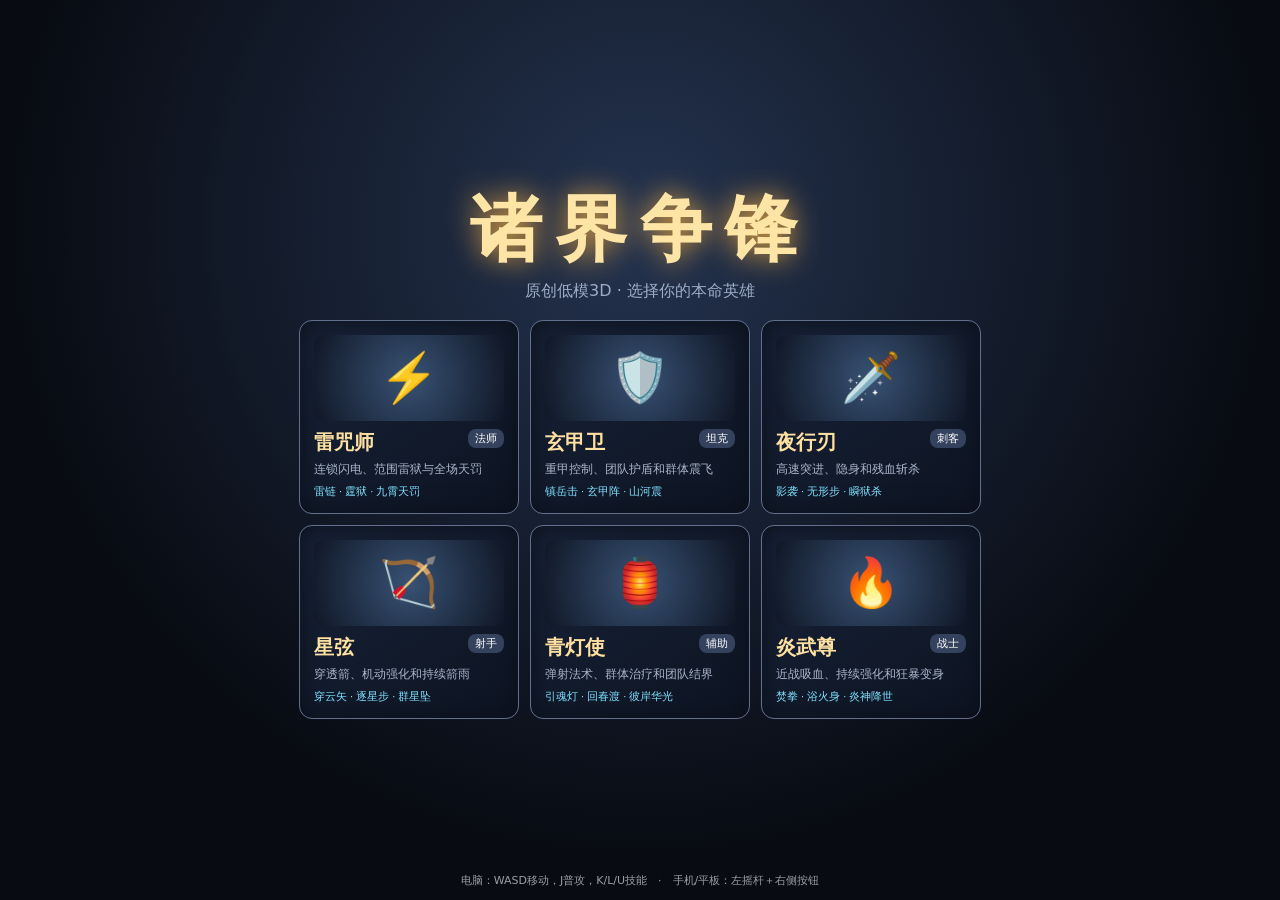
==== index.html @ d714f7ac "Migrate Arena 3D MOBA demo" ====
<!doctype html>
<html lang="zh-CN">
<head>
<meta charset="utf-8">
<meta name="viewport" content="width=device-width,initial-scale=1,maximum-scale=1,user-scalable=no,viewport-fit=cover">
<title>诸界争锋 3D · 原创3V3 MOBA</title>
<style>
:root{--blue:#49d8ff;--red:#ff5778;--gold:#ffd477}*{box-sizing:border-box}html,body{margin:0;width:100%;height:100%;overflow:hidden;background:#03070d;color:#f4f7ff;font-family:system-ui,"Microsoft YaHei",sans-serif;touch-action:none;user-select:none}canvas{display:block;width:100%;height:100%}#loading,#select,#end,#rotate{position:fixed;inset:0;z-index:50;display:flex;flex-direction:column;align-items:center;justify-content:center;background:radial-gradient(circle at 50% 25%,#24334f,#080b12 68%);padding:20px}#loading h1,#select h1{font-size:clamp(34px,7vw,72px);letter-spacing:.18em;margin:0;color:#ffe5a5;text-shadow:0 0 28px #d89d42}.bar{width:min(420px,75vw);height:9px;background:#0b101a;border:1px solid #5c6780;border-radius:8px;margin-top:22px;overflow:hidden}.bar i{display:block;width:0;height:100%;background:linear-gradient(90deg,#40c9ff,#ffce77);transition:width .2s}#loadText{color:#9eadc5;margin-top:10px}.hidden{display:none!important}.subtitle{color:#9eacc5;margin:3px 0 18px}.cards{display:grid;grid-template-columns:repeat(3,minmax(160px,220px));gap:11px;max-height:70vh;overflow:auto}.card{position:relative;text-align:left;padding:14px;border:1px solid #63708d;border-radius:13px;color:#fff;background:linear-gradient(145deg,#182338,#0d1422);box-shadow:inset 0 0 25px #0a0f19}.card:active,.card:hover{border-color:var(--gold);transform:translateY(-2px)}.portrait{height:86px;border-radius:9px;margin-bottom:8px;display:flex;align-items:center;justify-content:center;font-size:48px;background:radial-gradient(circle,#385274,#101726)}.card strong{font-size:20px;color:#ffe0a0}.card small{float:right;padding:2px 7px;border-radius:8px;background:#34425e}.card p{font-size:12px;color:#aab6ca;margin:5px 0}.card em{font-size:11px;color:#7ee2ff;font-style:normal}#hud{position:fixed;inset:0;z-index:10;pointer-events:none}.score{position:absolute;top:max(8px,env(safe-area-inset-top));left:50%;transform:translateX(-50%);display:flex;gap:17px;align-items:center;padding:7px 16px;border:1px solid #7a89a566;background:#07101ddd;border-radius:12px;font-weight:900}.blue{color:var(--blue)}.red{color:var(--red)}#status{position:absolute;left:max(9px,env(safe-area-inset-left));top:max(52px,calc(env(safe-area-inset-top) + 48px));width:min(280px,35vw);background:#07101ddd;border:1px solid #52627e;border-radius:11px;padding:8px}.hero-name{font-weight:900;color:#ffe5a7}.health,.mana,.xp{height:8px;background:#250e18;border-radius:7px;overflow:hidden;margin-top:4px}.mana{height:5px;background:#111b35}.xp{height:3px;background:#2d2713}.health i,.mana i,.xp i{display:block;height:100%;transition:width .15s}.health i{background:linear-gradient(90deg,#18b967,#b3ef72)}.mana i{background:#489cff}.xp i{background:#ffd25d}#feed{position:absolute;right:10px;top:58px;text-align:right;width:min(330px,38vw);font-size:12px;text-shadow:0 1px 4px #000}.feed{margin:3px 0}.minimap{position:absolute;right:max(12px,env(safe-area-inset-right));top:105px;width:150px;height:76px;border:1px solid #62728d;border-radius:8px;background:#07101dcc}.joy{position:absolute;left:max(25px,env(safe-area-inset-left));bottom:max(26px,env(safe-area-inset-bottom));width:132px;height:132px;border-radius:50%;border:2px solid #b2dcff3b;background:#16335355;pointer-events:auto}.knob{position:absolute;left:44px;top:44px;width:42px;height:42px;border-radius:50%;background:#c1e5ff99;box-shadow:0 0 18px #38c6ff}.skills{position:absolute;right:max(20px,env(safe-area-inset-right));bottom:max(20px,env(safe-area-inset-bottom));display:grid;grid-template-columns:repeat(3,66px);grid-template-rows:repeat(2,66px);gap:8px;pointer-events:auto}.skill{position:relative;display:flex;align-items:center;justify-content:center;border-radius:50%;border:2px solid #8191b4;background:radial-gradient(circle at 35% 25%,#536989,#142039 72%);font-weight:900;font-size:19px;color:white;text-shadow:0 2px 3px #000;box-shadow:0 3px 12px #0009}.skill b{position:absolute;bottom:2px;font-size:9px;max-width:58px;white-space:nowrap;overflow:hidden}.skill .cd{position:absolute;inset:0;border-radius:50%;background:#03070dcc;display:none;align-items:center;justify-content:center;font-size:20px}.skill.ult{border-color:#ffd25f;background:radial-gradient(circle,#956128,#371728)}.skill.attack{grid-row:1/3;grid-column:3;width:82px;height:82px;align-self:center;border-color:#ff8aa3;background:radial-gradient(circle,#c0526b,#371421)}#tip{position:absolute;left:50%;bottom:12px;transform:translateX(-50%);color:#ffffff99;font-size:11px}.damage{position:fixed;z-index:12;font-weight:900;pointer-events:none;text-shadow:0 2px 3px #000;animation:float .75s forwards}@keyframes float{to{transform:translateY(-45px);opacity:0}}#end h2{font-size:clamp(45px,9vw,95px);margin:0}#end p{color:#b7c2d6}#end button{padding:13px 38px;border:1px solid var(--gold);border-radius:9px;background:#25314a;color:#fff;font-size:20px}#rotate{display:none;font-size:23px;text-align:center}#error{position:fixed;left:10px;right:10px;bottom:10px;z-index:100;padding:12px;background:#4a0810;color:white;border:1px solid #ff7890;display:none;white-space:pre-wrap}@media(max-height:650px){.cards{grid-template-columns:repeat(6,minmax(118px,1fr));max-width:1000px}.portrait{height:60px;font-size:34px}.card{padding:8px}.card p{display:none}.minimap{display:none}}@media(orientation:portrait) and (max-width:850px){#rotate{display:flex}.cards{grid-template-columns:repeat(2,minmax(130px,1fr))}}@media(max-width:720px){.skills{transform:scale(.86);transform-origin:right bottom}.joy{transform:scale(.86);transform-origin:left bottom}}
/* Mobile MOBA presentation pass */
#feed{left:max(14px,env(safe-area-inset-left));right:auto;top:auto;bottom:175px;text-align:left}.minimap{left:max(10px,env(safe-area-inset-left));right:auto;top:max(9px,env(safe-area-inset-top));width:190px;height:150px;border:2px solid #8ca0ba;border-radius:12px;background:#07101de8;box-shadow:0 4px 16px #000b}#status{left:210px;top:max(55px,calc(env(safe-area-inset-top) + 48px));width:min(250px,30vw)}.team-strip{position:absolute;left:210px;top:max(10px,env(safe-area-inset-top));display:flex;gap:5px}.team-face{width:36px;height:36px;border-radius:50%;display:flex;align-items:center;justify-content:center;background:#13243b;border:2px solid var(--blue);font-size:18px;box-shadow:0 2px 7px #000}.team-face.enemy{border-color:var(--red)}.perf{position:absolute;right:max(12px,env(safe-area-inset-right));top:max(8px,env(safe-area-inset-top));font-size:11px;color:#dbe7e8;text-shadow:0 1px 3px #000}.joy{left:max(38px,env(safe-area-inset-left));bottom:max(34px,env(safe-area-inset-bottom));width:142px;height:142px;background:radial-gradient(circle,#24517a66,#10243833);box-shadow:inset 0 0 24px #5bcfff2d}.knob{left:47px;top:47px;width:44px;height:44px}.skills{right:max(24px,env(safe-area-inset-right));bottom:max(22px,env(safe-area-inset-bottom));grid-template-columns:repeat(3,72px);grid-template-rows:repeat(2,72px);gap:9px}.skill{border:3px solid #7cbde4;background:radial-gradient(circle at 36% 27%,#277bd2,#081d48 70%);font-size:21px;box-shadow:0 3px 13px #000b,inset 0 0 13px #5acbff66}.skill:nth-child(2){background:radial-gradient(circle at 36% 27%,#24b887,#0a493c 72%);border-color:#6df7cc}.skill.ult{border-color:#d987ff;background:radial-gradient(circle,#7a2ec4,#230944);box-shadow:0 0 16px #b848ff88}.skill.attack{width:91px;height:91px;border-color:#ff93a8;background:radial-gradient(circle,#de5772,#4a0e23);box-shadow:0 0 18px #ff526988}.utility{position:absolute;right:245px;bottom:max(22px,env(safe-area-inset-bottom));display:flex;gap:8px;align-items:flex-end;pointer-events:auto}.util{position:relative;width:54px;height:54px;padding:0;border-radius:50%;border:2px solid #7bcfff;color:#fff;background:radial-gradient(circle,#256ead,#0a2348);font:inherit;font-size:20px;box-shadow:0 3px 11px #000;touch-action:none}.util:nth-child(2){border-color:#75ef96;background:radial-gradient(circle,#28a95e,#0c4228)}.util:nth-child(3){border-color:#ffd867;background:radial-gradient(circle,#b77d1f,#4d2707)}.util b{display:block;font-size:8px}.util .cd{position:absolute;inset:0;display:none;align-items:center;justify-content:center;border-radius:50%;background:#02060dcc;font-size:16px}@media(max-height:650px){.minimap{display:block;width:154px;height:116px}.team-strip{left:171px}.skills{transform:scale(.88);transform-origin:right bottom}.utility{right:226px;transform:scale(.88);transform-origin:right bottom}.joy{transform:scale(.86);transform-origin:left bottom}#status{left:172px;top:54px;width:220px}}
</style>
</head>
<body>
<div id="loading"><h1>诸界争锋</h1><div class="bar"><i id="progress"></i></div><div id="loadText">正在唤醒六位英雄…</div></div>
<section id="select" class="hidden"><h1>诸界争锋</h1><div class="subtitle">原创低模3D · 选择你的本命英雄</div><div class="cards" id="cards"></div><div id="tip">电脑：WASD移动，J普攻，K/L/U技能　·　手机/平板：左摇杆＋右侧按钮</div></section>
<div id="hud" class="hidden"><div class="score"><span class="blue">苍穹 <b id="bk">0</b></span><span id="time">00:00</span><span class="red"><b id="rk">0</b> 赤渊</span></div><div class="perf">FPS <b id="fps">60</b>　延迟 <span class="blue">本地</span>　⚙</div><div id="status"><div><span class="hero-name" id="heroName"></span><small id="level"></small></div><div class="health"><i id="hp"></i></div><div class="mana"><i id="mp"></i></div><div class="xp"><i id="xp"></i></div></div><div id="feed"></div><canvas class="minimap" id="map"></canvas><div class="team-strip" id="teamStrip"></div><div class="joy" id="joy"><div class="knob" id="knob"></div></div><div class="utility"><button class="util" data-u="recall">🌀<b>回城</b><i class="cd"></i></button><button class="util" data-u="heal">✚<b>恢复</b><i class="cd"></i></button><button class="util" data-u="flash">➤<b>闪现</b><i class="cd"></i></button></div><div class="skills"><div class="skill" data-s="0">一<b id="sk0"></b><i class="cd"></i></div><div class="skill" data-s="1">二<b id="sk1"></b><i class="cd"></i></div><div class="skill ult" data-s="2">大<b id="sk2"></b><i class="cd"></i></div><div class="skill attack" data-s="a">⚔<b>普攻</b><i class="cd"></i></div></div></div>
<section id="end" class="hidden"><h2 id="result"></h2><p id="stats"></p><button onclick="location.reload()">再战一局</button></section>
<div id="rotate">请将设备横过来<br>进入诸界战场</div><div id="error"></div>
<script type="module" src="./game.js"></script>
</body></html>
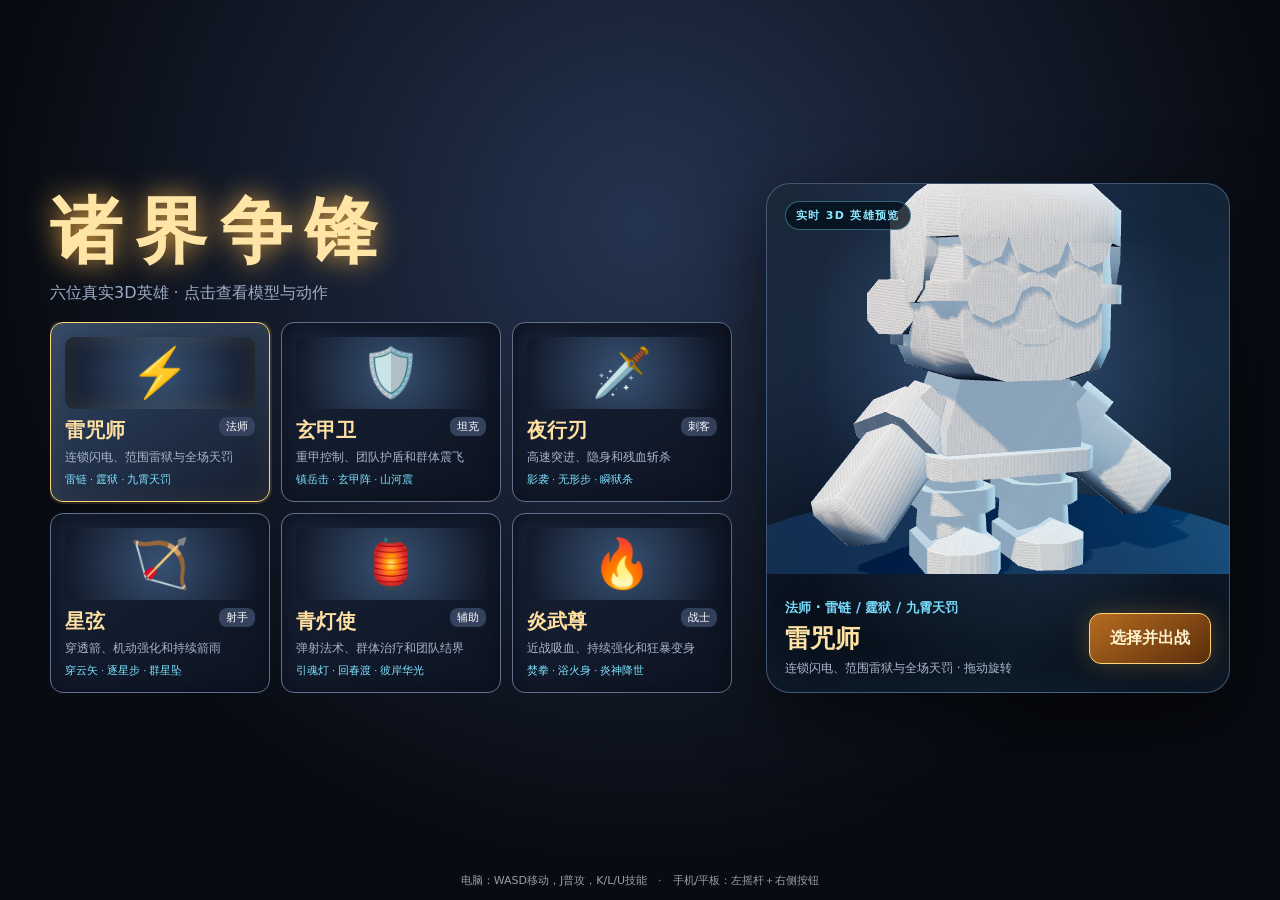
==== commit 96a29f56: "Fix hero rendering and add 3D selection preview" ====
--- a/index.html
+++ b/index.html
@@ -8,11 +8,15 @@
 :root{--blue:#49d8ff;--red:#ff5778;--gold:#ffd477}*{box-sizing:border-box}html,body{margin:0;width:100%;height:100%;overflow:hidden;background:#03070d;color:#f4f7ff;font-family:system-ui,"Microsoft YaHei",sans-serif;touch-action:none;user-select:none}canvas{display:block;width:100%;height:100%}#loading,#select,#end,#rotate{position:fixed;inset:0;z-index:50;display:flex;flex-direction:column;align-items:center;justify-content:center;background:radial-gradient(circle at 50% 25%,#24334f,#080b12 68%);padding:20px}#loading h1,#select h1{font-size:clamp(34px,7vw,72px);letter-spacing:.18em;margin:0;color:#ffe5a5;text-shadow:0 0 28px #d89d42}.bar{width:min(420px,75vw);height:9px;background:#0b101a;border:1px solid #5c6780;border-radius:8px;margin-top:22px;overflow:hidden}.bar i{display:block;width:0;height:100%;background:linear-gradient(90deg,#40c9ff,#ffce77);transition:width .2s}#loadText{color:#9eadc5;margin-top:10px}.hidden{display:none!important}.subtitle{color:#9eacc5;margin:3px 0 18px}.cards{display:grid;grid-template-columns:repeat(3,minmax(160px,220px));gap:11px;max-height:70vh;overflow:auto}.card{position:relative;text-align:left;padding:14px;border:1px solid #63708d;border-radius:13px;color:#fff;background:linear-gradient(145deg,#182338,#0d1422);box-shadow:inset 0 0 25px #0a0f19}.card:active,.card:hover{border-color:var(--gold);transform:translateY(-2px)}.portrait{height:86px;border-radius:9px;margin-bottom:8px;display:flex;align-items:center;justify-content:center;font-size:48px;background:radial-gradient(circle,#385274,#101726)}.card strong{font-size:20px;color:#ffe0a0}.card small{float:right;padding:2px 7px;border-radius:8px;background:#34425e}.card p{font-size:12px;color:#aab6ca;margin:5px 0}.card em{font-size:11px;color:#7ee2ff;font-style:normal}#hud{position:fixed;inset:0;z-index:10;pointer-events:none}.score{position:absolute;top:max(8px,env(safe-area-inset-top));left:50%;transform:translateX(-50%);display:flex;gap:17px;align-items:center;padding:7px 16px;border:1px solid #7a89a566;background:#07101ddd;border-radius:12px;font-weight:900}.blue{color:var(--blue)}.red{color:var(--red)}#status{position:absolute;left:max(9px,env(safe-area-inset-left));top:max(52px,calc(env(safe-area-inset-top) + 48px));width:min(280px,35vw);background:#07101ddd;border:1px solid #52627e;border-radius:11px;padding:8px}.hero-name{font-weight:900;color:#ffe5a7}.health,.mana,.xp{height:8px;background:#250e18;border-radius:7px;overflow:hidden;margin-top:4px}.mana{height:5px;background:#111b35}.xp{height:3px;background:#2d2713}.health i,.mana i,.xp i{display:block;height:100%;transition:width .15s}.health i{background:linear-gradient(90deg,#18b967,#b3ef72)}.mana i{background:#489cff}.xp i{background:#ffd25d}#feed{position:absolute;right:10px;top:58px;text-align:right;width:min(330px,38vw);font-size:12px;text-shadow:0 1px 4px #000}.feed{margin:3px 0}.minimap{position:absolute;right:max(12px,env(safe-area-inset-right));top:105px;width:150px;height:76px;border:1px solid #62728d;border-radius:8px;background:#07101dcc}.joy{position:absolute;left:max(25px,env(safe-area-inset-left));bottom:max(26px,env(safe-area-inset-bottom));width:132px;height:132px;border-radius:50%;border:2px solid #b2dcff3b;background:#16335355;pointer-events:auto}.knob{position:absolute;left:44px;top:44px;width:42px;height:42px;border-radius:50%;background:#c1e5ff99;box-shadow:0 0 18px #38c6ff}.skills{position:absolute;right:max(20px,env(safe-area-inset-right));bottom:max(20px,env(safe-area-inset-bottom));display:grid;grid-template-columns:repeat(3,66px);grid-template-rows:repeat(2,66px);gap:8px;pointer-events:auto}.skill{position:relative;display:flex;align-items:center;justify-content:center;border-radius:50%;border:2px solid #8191b4;background:radial-gradient(circle at 35% 25%,#536989,#142039 72%);font-weight:900;font-size:19px;color:white;text-shadow:0 2px 3px #000;box-shadow:0 3px 12px #0009}.skill b{position:absolute;bottom:2px;font-size:9px;max-width:58px;white-space:nowrap;overflow:hidden}.skill .cd{position:absolute;inset:0;border-radius:50%;background:#03070dcc;display:none;align-items:center;justify-content:center;font-size:20px}.skill.ult{border-color:#ffd25f;background:radial-gradient(circle,#956128,#371728)}.skill.attack{grid-row:1/3;grid-column:3;width:82px;height:82px;align-self:center;border-color:#ff8aa3;background:radial-gradient(circle,#c0526b,#371421)}#tip{position:absolute;left:50%;bottom:12px;transform:translateX(-50%);color:#ffffff99;font-size:11px}.damage{position:fixed;z-index:12;font-weight:900;pointer-events:none;text-shadow:0 2px 3px #000;animation:float .75s forwards}@keyframes float{to{transform:translateY(-45px);opacity:0}}#end h2{font-size:clamp(45px,9vw,95px);margin:0}#end p{color:#b7c2d6}#end button{padding:13px 38px;border:1px solid var(--gold);border-radius:9px;background:#25314a;color:#fff;font-size:20px}#rotate{display:none;font-size:23px;text-align:center}#error{position:fixed;left:10px;right:10px;bottom:10px;z-index:100;padding:12px;background:#4a0810;color:white;border:1px solid #ff7890;display:none;white-space:pre-wrap}@media(max-height:650px){.cards{grid-template-columns:repeat(6,minmax(118px,1fr));max-width:1000px}.portrait{height:60px;font-size:34px}.card{padding:8px}.card p{display:none}.minimap{display:none}}@media(orientation:portrait) and (max-width:850px){#rotate{display:flex}.cards{grid-template-columns:repeat(2,minmax(130px,1fr))}}@media(max-width:720px){.skills{transform:scale(.86);transform-origin:right bottom}.joy{transform:scale(.86);transform-origin:left bottom}}
 /* Mobile MOBA presentation pass */
 #feed{left:max(14px,env(safe-area-inset-left));right:auto;top:auto;bottom:175px;text-align:left}.minimap{left:max(10px,env(safe-area-inset-left));right:auto;top:max(9px,env(safe-area-inset-top));width:190px;height:150px;border:2px solid #8ca0ba;border-radius:12px;background:#07101de8;box-shadow:0 4px 16px #000b}#status{left:210px;top:max(55px,calc(env(safe-area-inset-top) + 48px));width:min(250px,30vw)}.team-strip{position:absolute;left:210px;top:max(10px,env(safe-area-inset-top));display:flex;gap:5px}.team-face{width:36px;height:36px;border-radius:50%;display:flex;align-items:center;justify-content:center;background:#13243b;border:2px solid var(--blue);font-size:18px;box-shadow:0 2px 7px #000}.team-face.enemy{border-color:var(--red)}.perf{position:absolute;right:max(12px,env(safe-area-inset-right));top:max(8px,env(safe-area-inset-top));font-size:11px;color:#dbe7e8;text-shadow:0 1px 3px #000}.joy{left:max(38px,env(safe-area-inset-left));bottom:max(34px,env(safe-area-inset-bottom));width:142px;height:142px;background:radial-gradient(circle,#24517a66,#10243833);box-shadow:inset 0 0 24px #5bcfff2d}.knob{left:47px;top:47px;width:44px;height:44px}.skills{right:max(24px,env(safe-area-inset-right));bottom:max(22px,env(safe-area-inset-bottom));grid-template-columns:repeat(3,72px);grid-template-rows:repeat(2,72px);gap:9px}.skill{border:3px solid #7cbde4;background:radial-gradient(circle at 36% 27%,#277bd2,#081d48 70%);font-size:21px;box-shadow:0 3px 13px #000b,inset 0 0 13px #5acbff66}.skill:nth-child(2){background:radial-gradient(circle at 36% 27%,#24b887,#0a493c 72%);border-color:#6df7cc}.skill.ult{border-color:#d987ff;background:radial-gradient(circle,#7a2ec4,#230944);box-shadow:0 0 16px #b848ff88}.skill.attack{width:91px;height:91px;border-color:#ff93a8;background:radial-gradient(circle,#de5772,#4a0e23);box-shadow:0 0 18px #ff526988}.utility{position:absolute;right:245px;bottom:max(22px,env(safe-area-inset-bottom));display:flex;gap:8px;align-items:flex-end;pointer-events:auto}.util{position:relative;width:54px;height:54px;padding:0;border-radius:50%;border:2px solid #7bcfff;color:#fff;background:radial-gradient(circle,#256ead,#0a2348);font:inherit;font-size:20px;box-shadow:0 3px 11px #000;touch-action:none}.util:nth-child(2){border-color:#75ef96;background:radial-gradient(circle,#28a95e,#0c4228)}.util:nth-child(3){border-color:#ffd867;background:radial-gradient(circle,#b77d1f,#4d2707)}.util b{display:block;font-size:8px}.util .cd{position:absolute;inset:0;display:none;align-items:center;justify-content:center;border-radius:50%;background:#02060dcc;font-size:16px}@media(max-height:650px){.minimap{display:block;width:154px;height:116px}.team-strip{left:171px}.skills{transform:scale(.88);transform-origin:right bottom}.utility{right:226px;transform:scale(.88);transform-origin:right bottom}.joy{transform:scale(.86);transform-origin:left bottom}#status{left:172px;top:54px;width:220px}}
+/* Real-time hero selection stage */
+#select{padding:18px 24px 42px}.select-shell{width:min(1180px,96vw);display:grid;grid-template-columns:minmax(520px,1.2fr) minmax(330px,.8fr);gap:20px;align-items:stretch}.picker-copy{display:flex;flex-direction:column;justify-content:center;min-width:0}.picker-copy h1{align-self:flex-start}.picker-copy .subtitle{text-align:left}.hero-preview-panel{position:relative;min-height:510px;overflow:hidden;border:1px solid #7293bd88;border-radius:24px;background:radial-gradient(circle at 50% 32%,#37557d 0,#15243a 45%,#080e18 78%);box-shadow:inset 0 0 70px #62b6ff18,0 24px 70px #0009}.hero-preview-panel:before{content:"";position:absolute;inset:0;background:linear-gradient(125deg,#ffffff0c,transparent 35%,#58d8ff0b 70%,transparent);pointer-events:none;z-index:2}.hero-preview-label{position:absolute;top:17px;left:18px;z-index:3;padding:6px 10px;border:1px solid #74dcff66;border-radius:999px;background:#07111dcc;color:#8ce8ff;font-size:11px;font-weight:800;letter-spacing:.12em}.hero-preview{position:absolute;inset:0 0 118px}.hero-preview canvas{width:100%!important;height:100%!important;cursor:grab}.hero-preview canvas:active{cursor:grabbing}.preview-meta{position:absolute;z-index:3;left:18px;right:18px;bottom:15px;display:grid;grid-template-columns:1fr auto;gap:5px 14px;align-items:center}.preview-meta small{grid-column:1;color:#79ddff;font-weight:800}.preview-meta strong{grid-column:1;color:#ffe3a4;font-size:25px}.preview-meta p{grid-column:1;margin:0;color:#aebbd0;font-size:12px}.enter-battle{grid-column:2;grid-row:1/4;align-self:center;padding:14px 20px;border:1px solid #ffd477;border-radius:12px;background:linear-gradient(145deg,#b66c20,#5b2d0c);color:#fff3cf;font-weight:900;font-size:16px;box-shadow:0 0 24px #ffb84b40;cursor:pointer}.enter-battle:hover{filter:brightness(1.15);transform:translateY(-1px)}.card{cursor:pointer;transition:.16s ease}.card.selected{border-color:#ffd477;background:linear-gradient(145deg,#304665,#151e30);box-shadow:inset 0 0 28px #ffc45a16,0 0 0 2px #ffd47722}.card.selected .portrait{box-shadow:inset 0 0 22px #ffe39e24}.portrait{height:72px}.card:focus-visible,.enter-battle:focus-visible{outline:2px solid #75dcff;outline-offset:2px}
+@media(max-width:940px){.select-shell{grid-template-columns:minmax(410px,1fr) minmax(280px,.72fr)}.hero-preview-panel{min-height:440px}.cards{grid-template-columns:repeat(2,minmax(145px,1fr))}.portrait{height:54px;font-size:34px}.card{padding:9px}.card p{display:none}}
+@media(max-height:650px){#select{padding:8px 14px 30px}.select-shell{grid-template-columns:minmax(520px,1fr) 270px;gap:10px}.picker-copy h1{font-size:32px}.picker-copy .subtitle{margin-bottom:8px}.cards{grid-template-columns:repeat(3,minmax(135px,1fr));gap:6px;max-height:none}.card{padding:7px}.portrait{height:38px;font-size:27px;margin-bottom:4px}.card strong{font-size:15px}.card em{display:none}.hero-preview-panel{min-height:330px}.hero-preview{inset:0 0 88px}.preview-meta{left:12px;right:12px;bottom:10px}.preview-meta strong{font-size:19px}.preview-meta p{display:none}.enter-battle{padding:11px 13px;font-size:13px}}
 </style>
 </head>
 <body>
 <div id="loading"><h1>诸界争锋</h1><div class="bar"><i id="progress"></i></div><div id="loadText">正在唤醒六位英雄…</div></div>
-<section id="select" class="hidden"><h1>诸界争锋</h1><div class="subtitle">原创低模3D · 选择你的本命英雄</div><div class="cards" id="cards"></div><div id="tip">电脑：WASD移动，J普攻，K/L/U技能　·　手机/平板：左摇杆＋右侧按钮</div></section>
+<section id="select" class="hidden"><div class="select-shell"><div class="picker-copy"><h1>诸界争锋</h1><div class="subtitle">六位真实3D英雄 · 点击查看模型与动作</div><div class="cards" id="cards"></div></div><aside class="hero-preview-panel"><div class="hero-preview-label">实时 3D 英雄预览</div><div id="heroPreview" class="hero-preview" aria-label="当前英雄三维模型"></div><div class="preview-meta"><small id="previewRole">法师</small><strong id="previewName">雷咒师</strong><p id="previewDesc">拖动旋转 · 自动播放待机动作</p><button id="enterBattle" class="enter-battle">选择并出战</button></div></aside></div><div id="tip">电脑：WASD移动，J普攻，K/L/U技能　·　手机/平板：左摇杆＋右侧按钮</div></section>
 <div id="hud" class="hidden"><div class="score"><span class="blue">苍穹 <b id="bk">0</b></span><span id="time">00:00</span><span class="red"><b id="rk">0</b> 赤渊</span></div><div class="perf">FPS <b id="fps">60</b>　延迟 <span class="blue">本地</span>　⚙</div><div id="status"><div><span class="hero-name" id="heroName"></span><small id="level"></small></div><div class="health"><i id="hp"></i></div><div class="mana"><i id="mp"></i></div><div class="xp"><i id="xp"></i></div></div><div id="feed"></div><canvas class="minimap" id="map"></canvas><div class="team-strip" id="teamStrip"></div><div class="joy" id="joy"><div class="knob" id="knob"></div></div><div class="utility"><button class="util" data-u="recall">🌀<b>回城</b><i class="cd"></i></button><button class="util" data-u="heal">✚<b>恢复</b><i class="cd"></i></button><button class="util" data-u="flash">➤<b>闪现</b><i class="cd"></i></button></div><div class="skills"><div class="skill" data-s="0">一<b id="sk0"></b><i class="cd"></i></div><div class="skill" data-s="1">二<b id="sk1"></b><i class="cd"></i></div><div class="skill ult" data-s="2">大<b id="sk2"></b><i class="cd"></i></div><div class="skill attack" data-s="a">⚔<b>普攻</b><i class="cd"></i></div></div></div>
 <section id="end" class="hidden"><h2 id="result"></h2><p id="stats"></p><button onclick="location.reload()">再战一局</button></section>
 <div id="rotate">请将设备横过来<br>进入诸界战场</div><div id="error"></div>
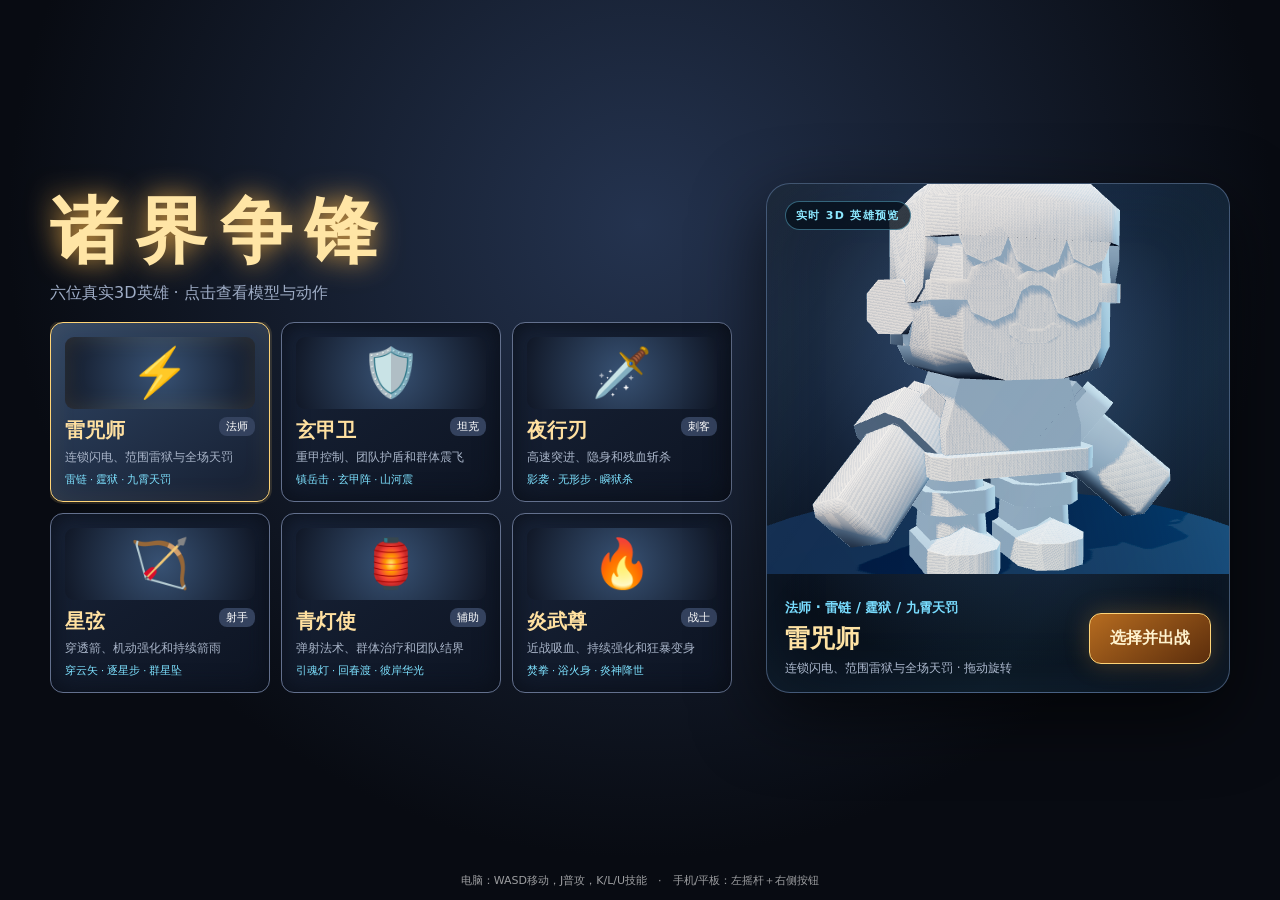
==== commit b73f7052: "新增补刀键与推塔键:精确选择攻击目标 - 🗡补刀:只打射程内小兵,优先锁定一击可斩杀的最低血量目标 - 🏯推塔:只打防御塔/核心,不再被小兵抢走普攻 - 两键复用普攻冷却,填入技能网格原本空置的两格," ====
--- a/index.html
+++ b/index.html
@@ -17,7 +17,7 @@
 <body>
 <div id="loading"><h1>诸界争锋</h1><div class="bar"><i id="progress"></i></div><div id="loadText">正在唤醒六位英雄…</div></div>
 <section id="select" class="hidden"><div class="select-shell"><div class="picker-copy"><h1>诸界争锋</h1><div class="subtitle">六位真实3D英雄 · 点击查看模型与动作</div><div class="cards" id="cards"></div></div><aside class="hero-preview-panel"><div class="hero-preview-label">实时 3D 英雄预览</div><div id="heroPreview" class="hero-preview" aria-label="当前英雄三维模型"></div><div class="preview-meta"><small id="previewRole">法师</small><strong id="previewName">雷咒师</strong><p id="previewDesc">拖动旋转 · 自动播放待机动作</p><button id="enterBattle" class="enter-battle">选择并出战</button></div></aside></div><div id="tip">电脑：WASD移动，J普攻，K/L/U技能　·　手机/平板：左摇杆＋右侧按钮</div></section>
-<div id="hud" class="hidden"><div class="score"><span class="blue">苍穹 <b id="bk">0</b></span><span id="time">00:00</span><span class="red"><b id="rk">0</b> 赤渊</span></div><div class="perf">FPS <b id="fps">60</b>　延迟 <span class="blue">本地</span>　⚙</div><div id="status"><div><span class="hero-name" id="heroName"></span><small id="level"></small></div><div class="health"><i id="hp"></i></div><div class="mana"><i id="mp"></i></div><div class="xp"><i id="xp"></i></div></div><div id="feed"></div><canvas class="minimap" id="map"></canvas><div class="team-strip" id="teamStrip"></div><div class="joy" id="joy"><div class="knob" id="knob"></div></div><div class="utility"><button class="util" data-u="recall">🌀<b>回城</b><i class="cd"></i></button><button class="util" data-u="heal">✚<b>恢复</b><i class="cd"></i></button><button class="util" data-u="flash">➤<b>闪现</b><i class="cd"></i></button></div><div class="skills"><div class="skill" data-s="0">一<b id="sk0"></b><i class="cd"></i></div><div class="skill" data-s="1">二<b id="sk1"></b><i class="cd"></i></div><div class="skill ult" data-s="2">大<b id="sk2"></b><i class="cd"></i></div><div class="skill attack" data-s="a">⚔<b>普攻</b><i class="cd"></i></div></div></div>
+<div id="hud" class="hidden"><div class="score"><span class="blue">苍穹 <b id="bk">0</b></span><span id="time">00:00</span><span class="red"><b id="rk">0</b> 赤渊</span></div><div class="perf">FPS <b id="fps">60</b>　延迟 <span class="blue">本地</span>　⚙</div><div id="status"><div><span class="hero-name" id="heroName"></span><small id="level"></small></div><div class="health"><i id="hp"></i></div><div class="mana"><i id="mp"></i></div><div class="xp"><i id="xp"></i></div></div><div id="feed"></div><canvas class="minimap" id="map"></canvas><div class="team-strip" id="teamStrip"></div><div class="joy" id="joy"><div class="knob" id="knob"></div></div><div class="utility"><button class="util" data-u="recall">🌀<b>回城</b><i class="cd"></i></button><button class="util" data-u="heal">✚<b>恢复</b><i class="cd"></i></button><button class="util" data-u="flash">➤<b>闪现</b><i class="cd"></i></button></div><div class="skills"><div class="skill" data-s="0">一<b id="sk0"></b><i class="cd"></i></div><div class="skill" data-s="1">二<b id="sk1"></b><i class="cd"></i></div><div class="skill ult" data-s="2">大<b id="sk2"></b><i class="cd"></i></div><div class="skill attack" data-s="a">⚔<b>普攻</b><i class="cd"></i></div><div class="skill lasthit" data-s="lh">🗡<b>补刀</b><i class="cd"></i></div><div class="skill tower" data-s="tw">🏯<b>推塔</b><i class="cd"></i></div></div></div>
 <section id="end" class="hidden"><h2 id="result"></h2><p id="stats"></p><button onclick="location.reload()">再战一局</button></section>
 <div id="rotate">请将设备横过来<br>进入诸界战场</div><div id="error"></div>
 <script type="module" src="./game.js"></script>
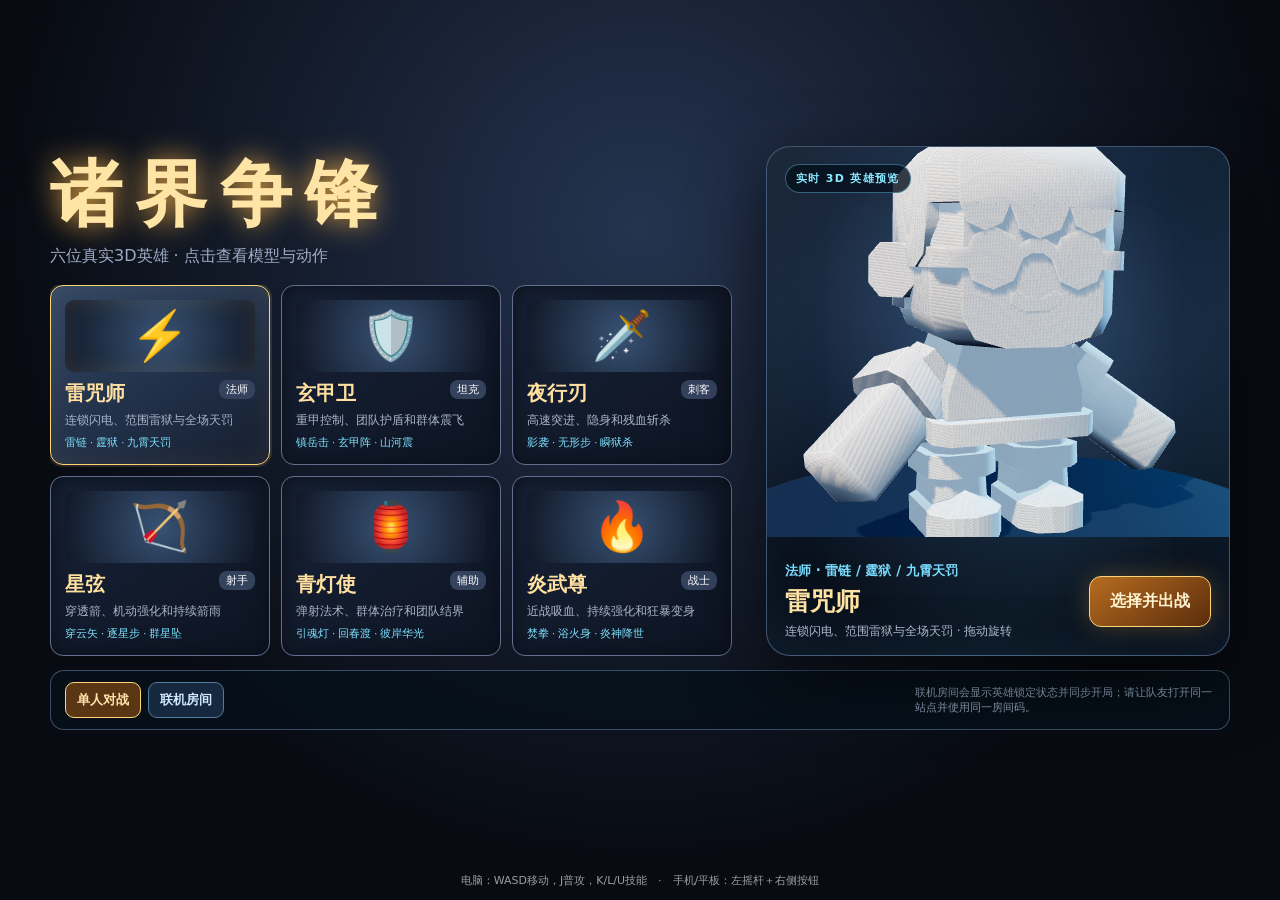
==== commit 8a08a881: "新增联机房间大厅" ====
--- a/index.html
+++ b/index.html
@@ -10,13 +10,14 @@
 #feed{left:max(14px,env(safe-area-inset-left));right:auto;top:auto;bottom:175px;text-align:left}.minimap{left:max(10px,env(safe-area-inset-left));right:auto;top:max(9px,env(safe-area-inset-top));width:190px;height:150px;border:2px solid #8ca0ba;border-radius:12px;background:#07101de8;box-shadow:0 4px 16px #000b}#status{left:210px;top:max(55px,calc(env(safe-area-inset-top) + 48px));width:min(250px,30vw)}.team-strip{position:absolute;left:210px;top:max(10px,env(safe-area-inset-top));display:flex;gap:5px}.team-face{width:36px;height:36px;border-radius:50%;display:flex;align-items:center;justify-content:center;background:#13243b;border:2px solid var(--blue);font-size:18px;box-shadow:0 2px 7px #000}.team-face.enemy{border-color:var(--red)}.perf{position:absolute;right:max(12px,env(safe-area-inset-right));top:max(8px,env(safe-area-inset-top));font-size:11px;color:#dbe7e8;text-shadow:0 1px 3px #000}.joy{left:max(38px,env(safe-area-inset-left));bottom:max(34px,env(safe-area-inset-bottom));width:142px;height:142px;background:radial-gradient(circle,#24517a66,#10243833);box-shadow:inset 0 0 24px #5bcfff2d}.knob{left:47px;top:47px;width:44px;height:44px}.skills{right:max(24px,env(safe-area-inset-right));bottom:max(22px,env(safe-area-inset-bottom));grid-template-columns:repeat(3,72px);grid-template-rows:repeat(2,72px);gap:9px}.skill{border:3px solid #7cbde4;background:radial-gradient(circle at 36% 27%,#277bd2,#081d48 70%);font-size:21px;box-shadow:0 3px 13px #000b,inset 0 0 13px #5acbff66}.skill:nth-child(2){background:radial-gradient(circle at 36% 27%,#24b887,#0a493c 72%);border-color:#6df7cc}.skill.ult{border-color:#d987ff;background:radial-gradient(circle,#7a2ec4,#230944);box-shadow:0 0 16px #b848ff88}.skill.attack{width:91px;height:91px;border-color:#ff93a8;background:radial-gradient(circle,#de5772,#4a0e23);box-shadow:0 0 18px #ff526988}.utility{position:absolute;right:245px;bottom:max(22px,env(safe-area-inset-bottom));display:flex;gap:8px;align-items:flex-end;pointer-events:auto}.util{position:relative;width:54px;height:54px;padding:0;border-radius:50%;border:2px solid #7bcfff;color:#fff;background:radial-gradient(circle,#256ead,#0a2348);font:inherit;font-size:20px;box-shadow:0 3px 11px #000;touch-action:none}.util:nth-child(2){border-color:#75ef96;background:radial-gradient(circle,#28a95e,#0c4228)}.util:nth-child(3){border-color:#ffd867;background:radial-gradient(circle,#b77d1f,#4d2707)}.util b{display:block;font-size:8px}.util .cd{position:absolute;inset:0;display:none;align-items:center;justify-content:center;border-radius:50%;background:#02060dcc;font-size:16px}@media(max-height:650px){.minimap{display:block;width:154px;height:116px}.team-strip{left:171px}.skills{transform:scale(.88);transform-origin:right bottom}.utility{right:226px;transform:scale(.88);transform-origin:right bottom}.joy{transform:scale(.86);transform-origin:left bottom}#status{left:172px;top:54px;width:220px}}
 /* Real-time hero selection stage */
 #select{padding:18px 24px 42px}.select-shell{width:min(1180px,96vw);display:grid;grid-template-columns:minmax(520px,1.2fr) minmax(330px,.8fr);gap:20px;align-items:stretch}.picker-copy{display:flex;flex-direction:column;justify-content:center;min-width:0}.picker-copy h1{align-self:flex-start}.picker-copy .subtitle{text-align:left}.hero-preview-panel{position:relative;min-height:510px;overflow:hidden;border:1px solid #7293bd88;border-radius:24px;background:radial-gradient(circle at 50% 32%,#37557d 0,#15243a 45%,#080e18 78%);box-shadow:inset 0 0 70px #62b6ff18,0 24px 70px #0009}.hero-preview-panel:before{content:"";position:absolute;inset:0;background:linear-gradient(125deg,#ffffff0c,transparent 35%,#58d8ff0b 70%,transparent);pointer-events:none;z-index:2}.hero-preview-label{position:absolute;top:17px;left:18px;z-index:3;padding:6px 10px;border:1px solid #74dcff66;border-radius:999px;background:#07111dcc;color:#8ce8ff;font-size:11px;font-weight:800;letter-spacing:.12em}.hero-preview{position:absolute;inset:0 0 118px}.hero-preview canvas{width:100%!important;height:100%!important;cursor:grab}.hero-preview canvas:active{cursor:grabbing}.preview-meta{position:absolute;z-index:3;left:18px;right:18px;bottom:15px;display:grid;grid-template-columns:1fr auto;gap:5px 14px;align-items:center}.preview-meta small{grid-column:1;color:#79ddff;font-weight:800}.preview-meta strong{grid-column:1;color:#ffe3a4;font-size:25px}.preview-meta p{grid-column:1;margin:0;color:#aebbd0;font-size:12px}.enter-battle{grid-column:2;grid-row:1/4;align-self:center;padding:14px 20px;border:1px solid #ffd477;border-radius:12px;background:linear-gradient(145deg,#b66c20,#5b2d0c);color:#fff3cf;font-weight:900;font-size:16px;box-shadow:0 0 24px #ffb84b40;cursor:pointer}.enter-battle:hover{filter:brightness(1.15);transform:translateY(-1px)}.card{cursor:pointer;transition:.16s ease}.card.selected{border-color:#ffd477;background:linear-gradient(145deg,#304665,#151e30);box-shadow:inset 0 0 28px #ffc45a16,0 0 0 2px #ffd47722}.card.selected .portrait{box-shadow:inset 0 0 22px #ffe39e24}.portrait{height:72px}.card:focus-visible,.enter-battle:focus-visible{outline:2px solid #75dcff;outline-offset:2px}
+.mode-lobby{width:min(1180px,96vw);margin:14px auto 0;display:flex;align-items:center;justify-content:space-between;gap:14px;padding:11px 14px;border:1px solid #6687ad88;border-radius:14px;background:#07111bd9;color:#d7e8ff}.mode-tabs{display:flex;gap:7px}.mode-tab,.room-action{border:1px solid #54799f;border-radius:9px;background:#16283d;color:#cde7ff;padding:8px 11px;font:700 13px system-ui;cursor:pointer}.mode-tab.active{border-color:#ffd477;background:#5b3614;color:#ffe4ab}.room-panel{display:none;align-items:center;gap:8px;flex-wrap:wrap}.room-panel.open{display:flex}.room-panel input{width:112px;padding:8px;border:1px solid #6689ae;border-radius:8px;background:#050b14;color:#fff;text-transform:uppercase;font-weight:800;letter-spacing:.1em}.room-status{font-size:12px;color:#91b9d8}.room-action.primary{border-color:#ffd477;color:#ffe5ac}.room-note{font-size:11px;color:#8fa4b9;max-width:300px}@media(max-width:720px){.mode-lobby{align-items:flex-start;flex-direction:column;margin-top:8px}.room-note{max-width:none}.room-panel{width:100%}}
 @media(max-width:940px){.select-shell{grid-template-columns:minmax(410px,1fr) minmax(280px,.72fr)}.hero-preview-panel{min-height:440px}.cards{grid-template-columns:repeat(2,minmax(145px,1fr))}.portrait{height:54px;font-size:34px}.card{padding:9px}.card p{display:none}}
 @media(max-height:650px){#select{padding:8px 14px 30px}.select-shell{grid-template-columns:minmax(520px,1fr) 270px;gap:10px}.picker-copy h1{font-size:32px}.picker-copy .subtitle{margin-bottom:8px}.cards{grid-template-columns:repeat(3,minmax(135px,1fr));gap:6px;max-height:none}.card{padding:7px}.portrait{height:38px;font-size:27px;margin-bottom:4px}.card strong{font-size:15px}.card em{display:none}.hero-preview-panel{min-height:330px}.hero-preview{inset:0 0 88px}.preview-meta{left:12px;right:12px;bottom:10px}.preview-meta strong{font-size:19px}.preview-meta p{display:none}.enter-battle{padding:11px 13px;font-size:13px}}
 </style>
 </head>
 <body>
 <div id="loading"><h1>诸界争锋</h1><div class="bar"><i id="progress"></i></div><div id="loadText">正在唤醒六位英雄…</div></div>
-<section id="select" class="hidden"><div class="select-shell"><div class="picker-copy"><h1>诸界争锋</h1><div class="subtitle">六位真实3D英雄 · 点击查看模型与动作</div><div class="cards" id="cards"></div></div><aside class="hero-preview-panel"><div class="hero-preview-label">实时 3D 英雄预览</div><div id="heroPreview" class="hero-preview" aria-label="当前英雄三维模型"></div><div class="preview-meta"><small id="previewRole">法师</small><strong id="previewName">雷咒师</strong><p id="previewDesc">拖动旋转 · 自动播放待机动作</p><button id="enterBattle" class="enter-battle">选择并出战</button></div></aside></div><div id="tip">电脑：WASD移动，J普攻，K/L/U技能　·　手机/平板：左摇杆＋右侧按钮</div></section>
+<section id="select" class="hidden"><div class="select-shell"><div class="picker-copy"><h1>诸界争锋</h1><div class="subtitle">六位真实3D英雄 · 点击查看模型与动作</div><div class="cards" id="cards"></div></div><aside class="hero-preview-panel"><div class="hero-preview-label">实时 3D 英雄预览</div><div id="heroPreview" class="hero-preview" aria-label="当前英雄三维模型"></div><div class="preview-meta"><small id="previewRole">法师</small><strong id="previewName">雷咒师</strong><p id="previewDesc">拖动旋转 · 自动播放待机动作</p><button id="enterBattle" class="enter-battle">选择并出战</button></div></aside></div><div class="mode-lobby" aria-label="对战模式"><div class="mode-tabs"><button class="mode-tab active" data-mode="solo">单人对战</button><button class="mode-tab" data-mode="online">联机房间</button></div><div class="room-panel" id="roomPanel"><input id="roomCode" maxlength="6" placeholder="房间码"><button class="room-action" id="createRoom">创建房间</button><button class="room-action" id="joinRoom">加入房间</button><button class="room-action primary" id="readyRoom" disabled>等待队友</button><span class="room-status" id="roomStatus">输入房间码后加入</span></div><span class="room-note">联机房间会显示英雄锁定状态并同步开局；请让队友打开同一站点并使用同一房间码。</span></div><div id="tip">电脑：WASD移动，J普攻，K/L/U技能　·　手机/平板：左摇杆＋右侧按钮</div></section>
 <div id="hud" class="hidden"><div class="score"><span class="blue">苍穹 <b id="bk">0</b></span><span id="time">00:00</span><span class="red"><b id="rk">0</b> 赤渊</span></div><div class="perf">FPS <b id="fps">60</b>　延迟 <span class="blue">本地</span>　⚙</div><div id="status"><div><span class="hero-name" id="heroName"></span><small id="level"></small></div><div class="health"><i id="hp"></i></div><div class="mana"><i id="mp"></i></div><div class="xp"><i id="xp"></i></div></div><div id="feed"></div><canvas class="minimap" id="map"></canvas><div class="team-strip" id="teamStrip"></div><div class="joy" id="joy"><div class="knob" id="knob"></div></div><div class="utility"><button class="util" data-u="recall">🌀<b>回城</b><i class="cd"></i></button><button class="util" data-u="heal">✚<b>恢复</b><i class="cd"></i></button><button class="util" data-u="flash">➤<b>闪现</b><i class="cd"></i></button></div><div class="skills"><div class="skill" data-s="0">一<b id="sk0"></b><i class="cd"></i></div><div class="skill" data-s="1">二<b id="sk1"></b><i class="cd"></i></div><div class="skill ult" data-s="2">大<b id="sk2"></b><i class="cd"></i></div><div class="skill attack" data-s="a">⚔<b>普攻</b><i class="cd"></i></div><div class="skill lasthit" data-s="lh">🗡<b>补刀</b><i class="cd"></i></div><div class="skill tower" data-s="tw">🏯<b>推塔</b><i class="cd"></i></div></div></div>
 <section id="end" class="hidden"><h2 id="result"></h2><p id="stats"></p><button onclick="location.reload()">再战一局</button></section>
 <div id="rotate">请将设备横过来<br>进入诸界战场</div><div id="error"></div>
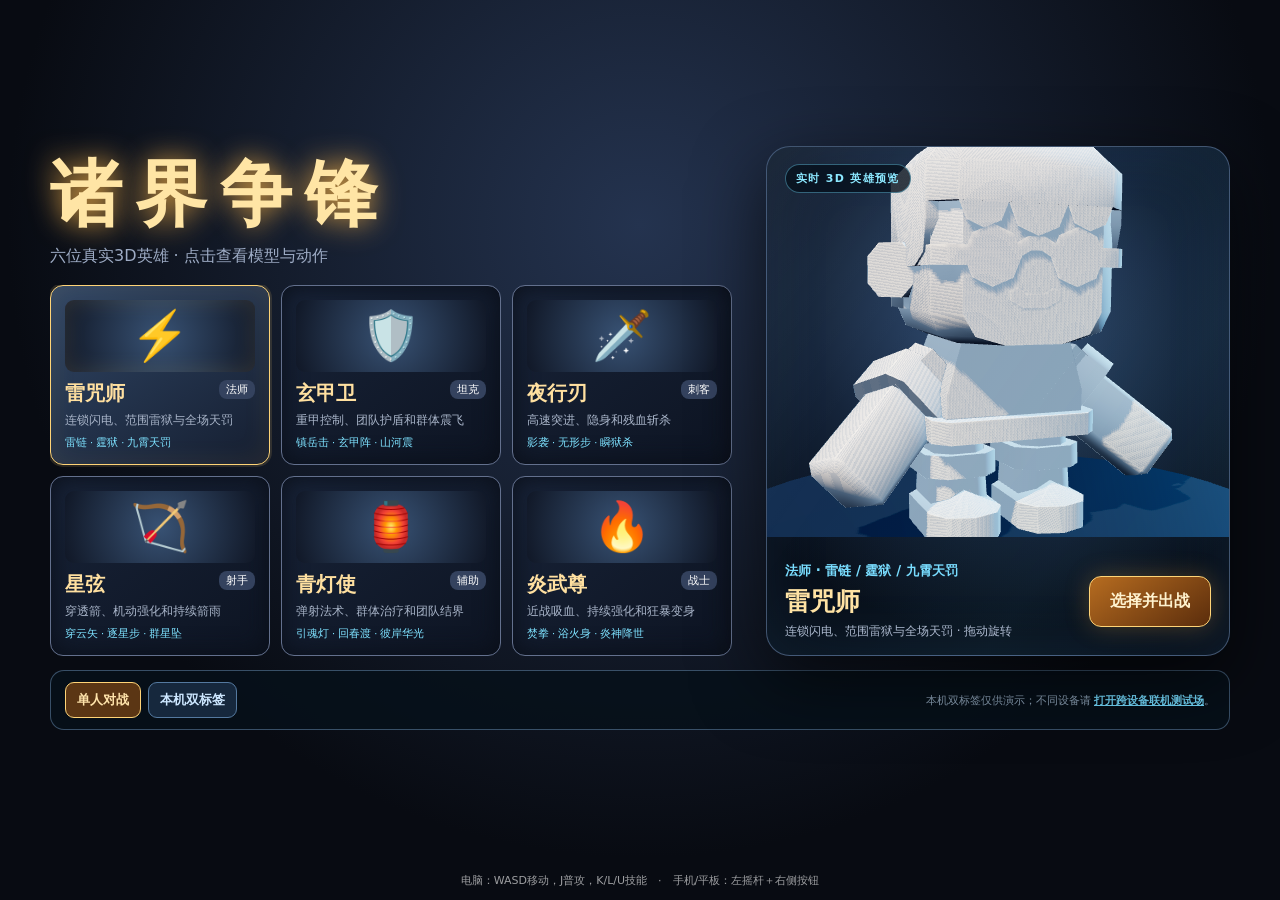
==== commit b57bd603: "Add Supabase cross-device multiplayer test arena" ====
--- a/index.html
+++ b/index.html
@@ -17,7 +17,7 @@
 </head>
 <body>
 <div id="loading"><h1>诸界争锋</h1><div class="bar"><i id="progress"></i></div><div id="loadText">正在唤醒六位英雄…</div></div>
-<section id="select" class="hidden"><div class="select-shell"><div class="picker-copy"><h1>诸界争锋</h1><div class="subtitle">六位真实3D英雄 · 点击查看模型与动作</div><div class="cards" id="cards"></div></div><aside class="hero-preview-panel"><div class="hero-preview-label">实时 3D 英雄预览</div><div id="heroPreview" class="hero-preview" aria-label="当前英雄三维模型"></div><div class="preview-meta"><small id="previewRole">法师</small><strong id="previewName">雷咒师</strong><p id="previewDesc">拖动旋转 · 自动播放待机动作</p><button id="enterBattle" class="enter-battle">选择并出战</button></div></aside></div><div class="mode-lobby" aria-label="对战模式"><div class="mode-tabs"><button class="mode-tab active" data-mode="solo">单人对战</button><button class="mode-tab" data-mode="online">联机房间</button></div><div class="room-panel" id="roomPanel"><input id="roomCode" maxlength="6" placeholder="房间码"><button class="room-action" id="createRoom">创建房间</button><button class="room-action" id="joinRoom">加入房间</button><button class="room-action primary" id="readyRoom" disabled>等待队友</button><span class="room-status" id="roomStatus">输入房间码后加入</span></div><span class="room-note">联机房间会显示英雄锁定状态并同步开局；请让队友打开同一站点并使用同一房间码。</span></div><div id="tip">电脑：WASD移动，J普攻，K/L/U技能　·　手机/平板：左摇杆＋右侧按钮</div></section>
+<section id="select" class="hidden"><div class="select-shell"><div class="picker-copy"><h1>诸界争锋</h1><div class="subtitle">六位真实3D英雄 · 点击查看模型与动作</div><div class="cards" id="cards"></div></div><aside class="hero-preview-panel"><div class="hero-preview-label">实时 3D 英雄预览</div><div id="heroPreview" class="hero-preview" aria-label="当前英雄三维模型"></div><div class="preview-meta"><small id="previewRole">法师</small><strong id="previewName">雷咒师</strong><p id="previewDesc">拖动旋转 · 自动播放待机动作</p><button id="enterBattle" class="enter-battle">选择并出战</button></div></aside></div><div class="mode-lobby" aria-label="对战模式"><div class="mode-tabs"><button class="mode-tab active" data-mode="solo">单人对战</button><button class="mode-tab" data-mode="online">本机双标签</button></div><div class="room-panel" id="roomPanel"><input id="roomCode" maxlength="6" placeholder="房间码"><button class="room-action" id="createRoom">创建房间</button><button class="room-action" id="joinRoom">加入房间</button><button class="room-action primary" id="readyRoom" disabled>等待队友</button><span class="room-status" id="roomStatus">输入房间码后加入</span></div><span class="room-note">本机双标签仅供演示；不同设备请 <a href="./online/" style="color:#75dcff;font-weight:900">打开跨设备联机测试场</a>。</span></div><div id="tip">电脑：WASD移动，J普攻，K/L/U技能　·　手机/平板：左摇杆＋右侧按钮</div></section>
 <div id="hud" class="hidden"><div class="score"><span class="blue">苍穹 <b id="bk">0</b></span><span id="time">00:00</span><span class="red"><b id="rk">0</b> 赤渊</span></div><div class="perf">FPS <b id="fps">60</b>　延迟 <span class="blue">本地</span>　⚙</div><div id="status"><div><span class="hero-name" id="heroName"></span><small id="level"></small></div><div class="health"><i id="hp"></i></div><div class="mana"><i id="mp"></i></div><div class="xp"><i id="xp"></i></div></div><div id="feed"></div><canvas class="minimap" id="map"></canvas><div class="team-strip" id="teamStrip"></div><div class="joy" id="joy"><div class="knob" id="knob"></div></div><div class="utility"><button class="util" data-u="recall">🌀<b>回城</b><i class="cd"></i></button><button class="util" data-u="heal">✚<b>恢复</b><i class="cd"></i></button><button class="util" data-u="flash">➤<b>闪现</b><i class="cd"></i></button></div><div class="skills"><div class="skill" data-s="0">一<b id="sk0"></b><i class="cd"></i></div><div class="skill" data-s="1">二<b id="sk1"></b><i class="cd"></i></div><div class="skill ult" data-s="2">大<b id="sk2"></b><i class="cd"></i></div><div class="skill attack" data-s="a">⚔<b>普攻</b><i class="cd"></i></div><div class="skill lasthit" data-s="lh">🗡<b>补刀</b><i class="cd"></i></div><div class="skill tower" data-s="tw">🏯<b>推塔</b><i class="cd"></i></div></div></div>
 <section id="end" class="hidden"><h2 id="result"></h2><p id="stats"></p><button onclick="location.reload()">再战一局</button></section>
 <div id="rotate">请将设备横过来<br>进入诸界战场</div><div id="error"></div>
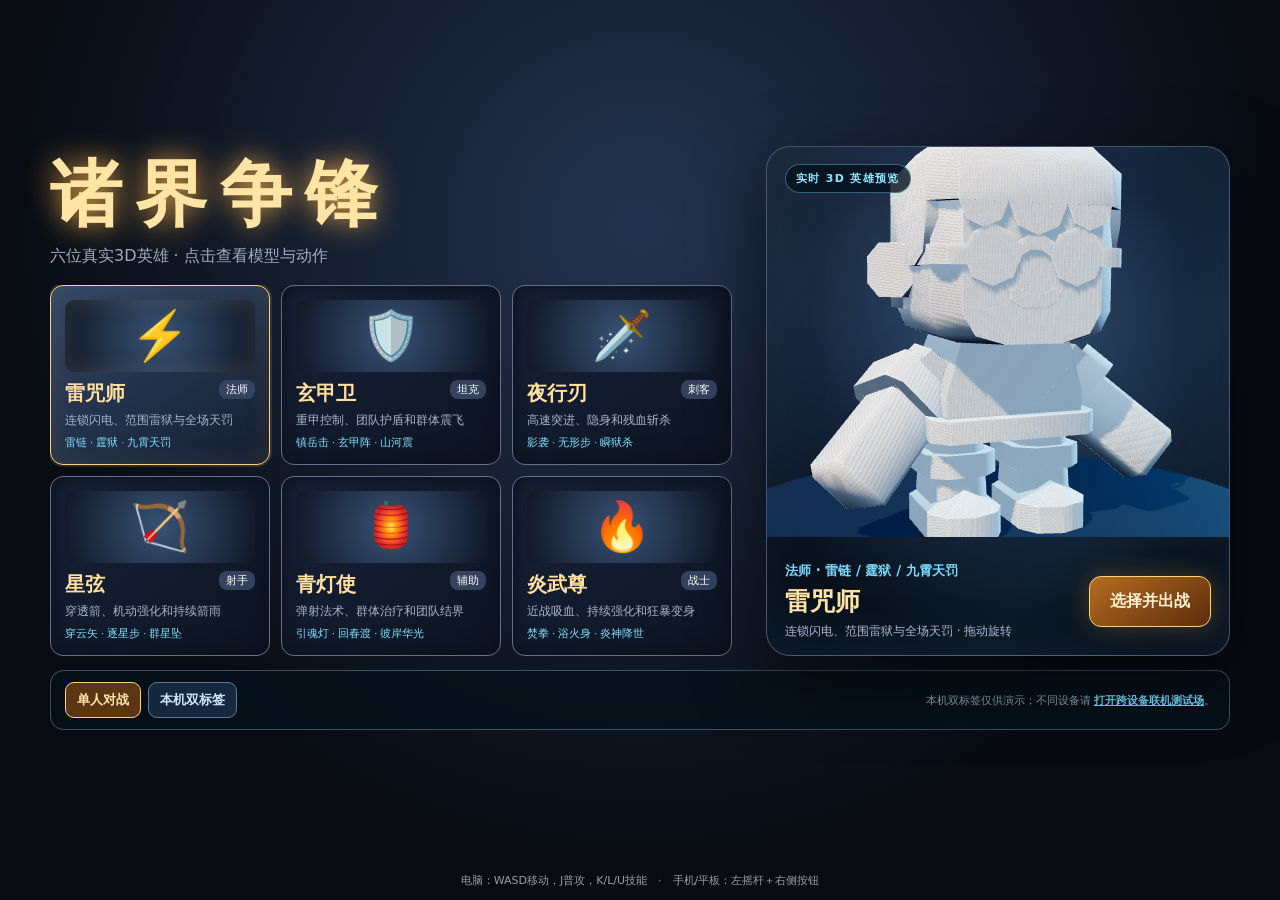
==== commit 3ba967f7: "手机端手感修复:浮动摇杆 + 布局纠错 1. 修复技能网格溢出(上次加键引入的回归):普攻按钮占满第3列两行,    网格实际只有4格,补刀/推塔挤进去撑出第三行,横屏手机被吃掉半屏。    现改为独" ====
--- a/index.html
+++ b/index.html
@@ -5,7 +5,12 @@
 <meta name="viewport" content="width=device-width,initial-scale=1,maximum-scale=1,user-scalable=no,viewport-fit=cover">
 <title>诸界争锋 3D · 原创3V3 MOBA</title>
 <style>
-:root{--blue:#49d8ff;--red:#ff5778;--gold:#ffd477}*{box-sizing:border-box}html,body{margin:0;width:100%;height:100%;overflow:hidden;background:#03070d;color:#f4f7ff;font-family:system-ui,"Microsoft YaHei",sans-serif;touch-action:none;user-select:none}canvas{display:block;width:100%;height:100%}#loading,#select,#end,#rotate{position:fixed;inset:0;z-index:50;display:flex;flex-direction:column;align-items:center;justify-content:center;background:radial-gradient(circle at 50% 25%,#24334f,#080b12 68%);padding:20px}#loading h1,#select h1{font-size:clamp(34px,7vw,72px);letter-spacing:.18em;margin:0;color:#ffe5a5;text-shadow:0 0 28px #d89d42}.bar{width:min(420px,75vw);height:9px;background:#0b101a;border:1px solid #5c6780;border-radius:8px;margin-top:22px;overflow:hidden}.bar i{display:block;width:0;height:100%;background:linear-gradient(90deg,#40c9ff,#ffce77);transition:width .2s}#loadText{color:#9eadc5;margin-top:10px}.hidden{display:none!important}.subtitle{color:#9eacc5;margin:3px 0 18px}.cards{display:grid;grid-template-columns:repeat(3,minmax(160px,220px));gap:11px;max-height:70vh;overflow:auto}.card{position:relative;text-align:left;padding:14px;border:1px solid #63708d;border-radius:13px;color:#fff;background:linear-gradient(145deg,#182338,#0d1422);box-shadow:inset 0 0 25px #0a0f19}.card:active,.card:hover{border-color:var(--gold);transform:translateY(-2px)}.portrait{height:86px;border-radius:9px;margin-bottom:8px;display:flex;align-items:center;justify-content:center;font-size:48px;background:radial-gradient(circle,#385274,#101726)}.card strong{font-size:20px;color:#ffe0a0}.card small{float:right;padding:2px 7px;border-radius:8px;background:#34425e}.card p{font-size:12px;color:#aab6ca;margin:5px 0}.card em{font-size:11px;color:#7ee2ff;font-style:normal}#hud{position:fixed;inset:0;z-index:10;pointer-events:none}.score{position:absolute;top:max(8px,env(safe-area-inset-top));left:50%;transform:translateX(-50%);display:flex;gap:17px;align-items:center;padding:7px 16px;border:1px solid #7a89a566;background:#07101ddd;border-radius:12px;font-weight:900}.blue{color:var(--blue)}.red{color:var(--red)}#status{position:absolute;left:max(9px,env(safe-area-inset-left));top:max(52px,calc(env(safe-area-inset-top) + 48px));width:min(280px,35vw);background:#07101ddd;border:1px solid #52627e;border-radius:11px;padding:8px}.hero-name{font-weight:900;color:#ffe5a7}.health,.mana,.xp{height:8px;background:#250e18;border-radius:7px;overflow:hidden;margin-top:4px}.mana{height:5px;background:#111b35}.xp{height:3px;background:#2d2713}.health i,.mana i,.xp i{display:block;height:100%;transition:width .15s}.health i{background:linear-gradient(90deg,#18b967,#b3ef72)}.mana i{background:#489cff}.xp i{background:#ffd25d}#feed{position:absolute;right:10px;top:58px;text-align:right;width:min(330px,38vw);font-size:12px;text-shadow:0 1px 4px #000}.feed{margin:3px 0}.minimap{position:absolute;right:max(12px,env(safe-area-inset-right));top:105px;width:150px;height:76px;border:1px solid #62728d;border-radius:8px;background:#07101dcc}.joy{position:absolute;left:max(25px,env(safe-area-inset-left));bottom:max(26px,env(safe-area-inset-bottom));width:132px;height:132px;border-radius:50%;border:2px solid #b2dcff3b;background:#16335355;pointer-events:auto}.knob{position:absolute;left:44px;top:44px;width:42px;height:42px;border-radius:50%;background:#c1e5ff99;box-shadow:0 0 18px #38c6ff}.skills{position:absolute;right:max(20px,env(safe-area-inset-right));bottom:max(20px,env(safe-area-inset-bottom));display:grid;grid-template-columns:repeat(3,66px);grid-template-rows:repeat(2,66px);gap:8px;pointer-events:auto}.skill{position:relative;display:flex;align-items:center;justify-content:center;border-radius:50%;border:2px solid #8191b4;background:radial-gradient(circle at 35% 25%,#536989,#142039 72%);font-weight:900;font-size:19px;color:white;text-shadow:0 2px 3px #000;box-shadow:0 3px 12px #0009}.skill b{position:absolute;bottom:2px;font-size:9px;max-width:58px;white-space:nowrap;overflow:hidden}.skill .cd{position:absolute;inset:0;border-radius:50%;background:#03070dcc;display:none;align-items:center;justify-content:center;font-size:20px}.skill.ult{border-color:#ffd25f;background:radial-gradient(circle,#956128,#371728)}.skill.attack{grid-row:1/3;grid-column:3;width:82px;height:82px;align-self:center;border-color:#ff8aa3;background:radial-gradient(circle,#c0526b,#371421)}#tip{position:absolute;left:50%;bottom:12px;transform:translateX(-50%);color:#ffffff99;font-size:11px}.damage{position:fixed;z-index:12;font-weight:900;pointer-events:none;text-shadow:0 2px 3px #000;animation:float .75s forwards}@keyframes float{to{transform:translateY(-45px);opacity:0}}#end h2{font-size:clamp(45px,9vw,95px);margin:0}#end p{color:#b7c2d6}#end button{padding:13px 38px;border:1px solid var(--gold);border-radius:9px;background:#25314a;color:#fff;font-size:20px}#rotate{display:none;font-size:23px;text-align:center}#error{position:fixed;left:10px;right:10px;bottom:10px;z-index:100;padding:12px;background:#4a0810;color:white;border:1px solid #ff7890;display:none;white-space:pre-wrap}@media(max-height:650px){.cards{grid-template-columns:repeat(6,minmax(118px,1fr));max-width:1000px}.portrait{height:60px;font-size:34px}.card{padding:8px}.card p{display:none}.minimap{display:none}}@media(orientation:portrait) and (max-width:850px){#rotate{display:flex}.cards{grid-template-columns:repeat(2,minmax(130px,1fr))}}@media(max-width:720px){.skills{transform:scale(.86);transform-origin:right bottom}.joy{transform:scale(.86);transform-origin:left bottom}}
+:root{--blue:#49d8ff;--red:#ff5778;--gold:#ffd477}*{box-sizing:border-box}html,body{margin:0;width:100%;height:100%;overflow:hidden;background:#03070d;color:#f4f7ff;font-family:system-ui,"Microsoft YaHei",sans-serif;touch-action:none;user-select:none}canvas{display:block;width:100%;height:100%}#loading,#select,#end,#rotate{position:fixed;inset:0;z-index:50;display:flex;flex-direction:column;align-items:center;justify-content:center;background:radial-gradient(circle at 50% 25%,#24334f,#080b12 68%);padding:20px}#loading h1,#select h1{font-size:clamp(34px,7vw,72px);letter-spacing:.18em;margin:0;color:#ffe5a5;text-shadow:0 0 28px #d89d42}.bar{width:min(420px,75vw);height:9px;background:#0b101a;border:1px solid #5c6780;border-radius:8px;margin-top:22px;overflow:hidden}.bar i{display:block;width:0;height:100%;background:linear-gradient(90deg,#40c9ff,#ffce77);transition:width .2s}#loadText{color:#9eadc5;margin-top:10px}.hidden{display:none!important}.subtitle{color:#9eacc5;margin:3px 0 18px}.cards{display:grid;grid-template-columns:repeat(3,minmax(160px,220px));gap:11px;max-height:70vh;overflow:auto}.card{position:relative;text-align:left;padding:14px;border:1px solid #63708d;border-radius:13px;color:#fff;background:linear-gradient(145deg,#182338,#0d1422);box-shadow:inset 0 0 25px #0a0f19}.card:active,.card:hover{border-color:var(--gold);transform:translateY(-2px)}.portrait{height:86px;border-radius:9px;margin-bottom:8px;display:flex;align-items:center;justify-content:center;font-size:48px;background:radial-gradient(circle,#385274,#101726)}.card strong{font-size:20px;color:#ffe0a0}.card small{float:right;padding:2px 7px;border-radius:8px;background:#34425e}.card p{font-size:12px;color:#aab6ca;margin:5px 0}.card em{font-size:11px;color:#7ee2ff;font-style:normal}#hud{position:fixed;inset:0;z-index:10;pointer-events:none}.score{position:absolute;top:max(8px,env(safe-area-inset-top));left:50%;transform:translateX(-50%);display:flex;gap:17px;align-items:center;padding:7px 16px;border:1px solid #7a89a566;background:#07101ddd;border-radius:12px;font-weight:900}.blue{color:var(--blue)}.red{color:var(--red)}#status{position:absolute;left:max(9px,env(safe-area-inset-left));top:max(52px,calc(env(safe-area-inset-top) + 48px));width:min(280px,35vw);background:#07101ddd;border:1px solid #52627e;border-radius:11px;padding:8px}.hero-name{font-weight:900;color:#ffe5a7}.health,.mana,.xp{height:8px;background:#250e18;border-radius:7px;overflow:hidden;margin-top:4px}.mana{height:5px;background:#111b35}.xp{height:3px;background:#2d2713}.health i,.mana i,.xp i{display:block;height:100%;transition:width .15s}.health i{background:linear-gradient(90deg,#18b967,#b3ef72)}.mana i{background:#489cff}.xp i{background:#ffd25d}#feed{position:absolute;right:10px;top:58px;text-align:right;width:min(330px,38vw);font-size:12px;text-shadow:0 1px 4px #000}.feed{margin:3px 0}.minimap{position:absolute;right:max(12px,env(safe-area-inset-right));top:105px;width:150px;height:76px;border:1px solid #62728d;border-radius:8px;background:#07101dcc}.joy{position:absolute;left:max(25px,env(safe-area-inset-left));bottom:max(26px,env(safe-area-inset-bottom));width:132px;height:132px;border-radius:50%;border:2px solid #b2dcff3b;background:#16335355;pointer-events:auto}.knob{position:absolute;left:44px;top:44px;width:42px;height:42px;border-radius:50%;background:#c1e5ff99;box-shadow:0 0 18px #38c6ff}.skills{position:absolute;right:max(20px,env(safe-area-inset-right));bottom:max(20px,env(safe-area-inset-bottom));display:grid;grid-template-columns:repeat(3,66px);grid-template-rows:repeat(2,66px);gap:8px;pointer-events:auto}.skill{position:relative;display:flex;align-items:center;justify-content:center;border-radius:50%;border:2px solid #8191b4;background:radial-gradient(circle at 35% 25%,#536989,#142039 72%);font-weight:900;font-size:19px;color:white;text-shadow:0 2px 3px #000;box-shadow:0 3px 12px #0009}.skill b{position:absolute;bottom:2px;font-size:9px;max-width:58px;white-space:nowrap;overflow:hidden}.skill .cd{position:absolute;inset:0;border-radius:50%;background:#03070dcc;display:none;align-items:center;justify-content:center;font-size:20px}.skill.ult{border-color:#ffd25f;background:radial-gradient(circle,#956128,#371728)}.skill.attack{grid-row:1/3;grid-column:3;width:82px;height:82px;align-self:center;border-color:#ff8aa3;background:radial-gradient(circle,#c0526b,#371421)}.extra{position:absolute;right:max(20px,env(safe-area-inset-right));bottom:calc(max(20px,env(safe-area-inset-bottom)) + 152px);display:flex;gap:8px;pointer-events:auto}
+.extra .skill{width:50px;height:50px;font-size:15px}
+.extra .skill b{font-size:8px;max-width:44px}
+#joyZone{position:absolute;left:0;bottom:0;width:46%;height:72%;pointer-events:auto;z-index:1}
+.joy.floating{bottom:auto;right:auto}
+#tip{position:absolute;left:50%;bottom:12px;transform:translateX(-50%);color:#ffffff99;font-size:11px}.damage{position:fixed;z-index:12;font-weight:900;pointer-events:none;text-shadow:0 2px 3px #000;animation:float .75s forwards}@keyframes float{to{transform:translateY(-45px);opacity:0}}#end h2{font-size:clamp(45px,9vw,95px);margin:0}#end p{color:#b7c2d6}#end button{padding:13px 38px;border:1px solid var(--gold);border-radius:9px;background:#25314a;color:#fff;font-size:20px}#rotate{display:none;font-size:23px;text-align:center}#error{position:fixed;left:10px;right:10px;bottom:10px;z-index:100;padding:12px;background:#4a0810;color:white;border:1px solid #ff7890;display:none;white-space:pre-wrap}@media(max-height:650px){.cards{grid-template-columns:repeat(6,minmax(118px,1fr));max-width:1000px}.portrait{height:60px;font-size:34px}.card{padding:8px}.card p{display:none}.minimap{display:none}}@media(orientation:portrait) and (max-width:850px){#rotate{display:flex}.cards{grid-template-columns:repeat(2,minmax(130px,1fr))}}@media(max-width:720px){.skills{transform:scale(.86);transform-origin:right bottom}.joy{width:118px;height:118px}.knob{left:38px;top:38px;width:38px;height:38px}.extra{bottom:calc(max(20px,env(safe-area-inset-bottom)) + 134px)}.extra .skill{width:46px;height:46px}}
 /* Mobile MOBA presentation pass */
 #feed{left:max(14px,env(safe-area-inset-left));right:auto;top:auto;bottom:175px;text-align:left}.minimap{left:max(10px,env(safe-area-inset-left));right:auto;top:max(9px,env(safe-area-inset-top));width:190px;height:150px;border:2px solid #8ca0ba;border-radius:12px;background:#07101de8;box-shadow:0 4px 16px #000b}#status{left:210px;top:max(55px,calc(env(safe-area-inset-top) + 48px));width:min(250px,30vw)}.team-strip{position:absolute;left:210px;top:max(10px,env(safe-area-inset-top));display:flex;gap:5px}.team-face{width:36px;height:36px;border-radius:50%;display:flex;align-items:center;justify-content:center;background:#13243b;border:2px solid var(--blue);font-size:18px;box-shadow:0 2px 7px #000}.team-face.enemy{border-color:var(--red)}.perf{position:absolute;right:max(12px,env(safe-area-inset-right));top:max(8px,env(safe-area-inset-top));font-size:11px;color:#dbe7e8;text-shadow:0 1px 3px #000}.joy{left:max(38px,env(safe-area-inset-left));bottom:max(34px,env(safe-area-inset-bottom));width:142px;height:142px;background:radial-gradient(circle,#24517a66,#10243833);box-shadow:inset 0 0 24px #5bcfff2d}.knob{left:47px;top:47px;width:44px;height:44px}.skills{right:max(24px,env(safe-area-inset-right));bottom:max(22px,env(safe-area-inset-bottom));grid-template-columns:repeat(3,72px);grid-template-rows:repeat(2,72px);gap:9px}.skill{border:3px solid #7cbde4;background:radial-gradient(circle at 36% 27%,#277bd2,#081d48 70%);font-size:21px;box-shadow:0 3px 13px #000b,inset 0 0 13px #5acbff66}.skill:nth-child(2){background:radial-gradient(circle at 36% 27%,#24b887,#0a493c 72%);border-color:#6df7cc}.skill.ult{border-color:#d987ff;background:radial-gradient(circle,#7a2ec4,#230944);box-shadow:0 0 16px #b848ff88}.skill.attack{width:91px;height:91px;border-color:#ff93a8;background:radial-gradient(circle,#de5772,#4a0e23);box-shadow:0 0 18px #ff526988}.utility{position:absolute;right:245px;bottom:max(22px,env(safe-area-inset-bottom));display:flex;gap:8px;align-items:flex-end;pointer-events:auto}.util{position:relative;width:54px;height:54px;padding:0;border-radius:50%;border:2px solid #7bcfff;color:#fff;background:radial-gradient(circle,#256ead,#0a2348);font:inherit;font-size:20px;box-shadow:0 3px 11px #000;touch-action:none}.util:nth-child(2){border-color:#75ef96;background:radial-gradient(circle,#28a95e,#0c4228)}.util:nth-child(3){border-color:#ffd867;background:radial-gradient(circle,#b77d1f,#4d2707)}.util b{display:block;font-size:8px}.util .cd{position:absolute;inset:0;display:none;align-items:center;justify-content:center;border-radius:50%;background:#02060dcc;font-size:16px}@media(max-height:650px){.minimap{display:block;width:154px;height:116px}.team-strip{left:171px}.skills{transform:scale(.88);transform-origin:right bottom}.utility{right:226px;transform:scale(.88);transform-origin:right bottom}.joy{transform:scale(.86);transform-origin:left bottom}#status{left:172px;top:54px;width:220px}}
 /* Real-time hero selection stage */
@@ -18,7 +23,9 @@
 <body>
 <div id="loading"><h1>诸界争锋</h1><div class="bar"><i id="progress"></i></div><div id="loadText">正在唤醒六位英雄…</div></div>
 <section id="select" class="hidden"><div class="select-shell"><div class="picker-copy"><h1>诸界争锋</h1><div class="subtitle">六位真实3D英雄 · 点击查看模型与动作</div><div class="cards" id="cards"></div></div><aside class="hero-preview-panel"><div class="hero-preview-label">实时 3D 英雄预览</div><div id="heroPreview" class="hero-preview" aria-label="当前英雄三维模型"></div><div class="preview-meta"><small id="previewRole">法师</small><strong id="previewName">雷咒师</strong><p id="previewDesc">拖动旋转 · 自动播放待机动作</p><button id="enterBattle" class="enter-battle">选择并出战</button></div></aside></div><div class="mode-lobby" aria-label="对战模式"><div class="mode-tabs"><button class="mode-tab active" data-mode="solo">单人对战</button><button class="mode-tab" data-mode="online">本机双标签</button></div><div class="room-panel" id="roomPanel"><input id="roomCode" maxlength="6" placeholder="房间码"><button class="room-action" id="createRoom">创建房间</button><button class="room-action" id="joinRoom">加入房间</button><button class="room-action primary" id="readyRoom" disabled>等待队友</button><span class="room-status" id="roomStatus">输入房间码后加入</span></div><span class="room-note">本机双标签仅供演示；不同设备请 <a href="./online/" style="color:#75dcff;font-weight:900">打开跨设备联机测试场</a>。</span></div><div id="tip">电脑：WASD移动，J普攻，K/L/U技能　·　手机/平板：左摇杆＋右侧按钮</div></section>
-<div id="hud" class="hidden"><div class="score"><span class="blue">苍穹 <b id="bk">0</b></span><span id="time">00:00</span><span class="red"><b id="rk">0</b> 赤渊</span></div><div class="perf">FPS <b id="fps">60</b>　延迟 <span class="blue">本地</span>　⚙</div><div id="status"><div><span class="hero-name" id="heroName"></span><small id="level"></small></div><div class="health"><i id="hp"></i></div><div class="mana"><i id="mp"></i></div><div class="xp"><i id="xp"></i></div></div><div id="feed"></div><canvas class="minimap" id="map"></canvas><div class="team-strip" id="teamStrip"></div><div class="joy" id="joy"><div class="knob" id="knob"></div></div><div class="utility"><button class="util" data-u="recall">🌀<b>回城</b><i class="cd"></i></button><button class="util" data-u="heal">✚<b>恢复</b><i class="cd"></i></button><button class="util" data-u="flash">➤<b>闪现</b><i class="cd"></i></button></div><div class="skills"><div class="skill" data-s="0">一<b id="sk0"></b><i class="cd"></i></div><div class="skill" data-s="1">二<b id="sk1"></b><i class="cd"></i></div><div class="skill ult" data-s="2">大<b id="sk2"></b><i class="cd"></i></div><div class="skill attack" data-s="a">⚔<b>普攻</b><i class="cd"></i></div><div class="skill lasthit" data-s="lh">🗡<b>补刀</b><i class="cd"></i></div><div class="skill tower" data-s="tw">🏯<b>推塔</b><i class="cd"></i></div></div></div>
+<div id="hud" class="hidden"><div class="score"><span class="blue">苍穹 <b id="bk">0</b></span><span id="time">00:00</span><span class="red"><b id="rk">0</b> 赤渊</span></div><div class="perf">FPS <b id="fps">60</b>　延迟 <span class="blue">本地</span>　⚙</div><div id="status"><div><span class="hero-name" id="heroName"></span><small id="level"></small></div><div class="health"><i id="hp"></i></div><div class="mana"><i id="mp"></i></div><div class="xp"><i id="xp"></i></div></div><div id="feed"></div><canvas class="minimap" id="map"></canvas><div class="team-strip" id="teamStrip"></div><div id="joyZone"></div>
+  <div class="joy" id="joy"><div class="knob" id="knob"></div></div><div class="extra"><div class="skill lasthit" data-s="lh">🗡<b>补刀</b><i class="cd"></i></div><div class="skill tower" data-s="tw">🏯<b>推塔</b><i class="cd"></i></div></div>
+  <div class="utility"><button class="util" data-u="recall">🌀<b>回城</b><i class="cd"></i></button><button class="util" data-u="heal">✚<b>恢复</b><i class="cd"></i></button><button class="util" data-u="flash">➤<b>闪现</b><i class="cd"></i></button></div><div class="skills"><div class="skill" data-s="0">一<b id="sk0"></b><i class="cd"></i></div><div class="skill" data-s="1">二<b id="sk1"></b><i class="cd"></i></div><div class="skill ult" data-s="2">大<b id="sk2"></b><i class="cd"></i></div><div class="skill attack" data-s="a">⚔<b>普攻</b><i class="cd"></i></div></div></div>
 <section id="end" class="hidden"><h2 id="result"></h2><p id="stats"></p><button onclick="location.reload()">再战一局</button></section>
 <div id="rotate">请将设备横过来<br>进入诸界战场</div><div id="error"></div>
 <script type="module" src="./game.js"></script>
